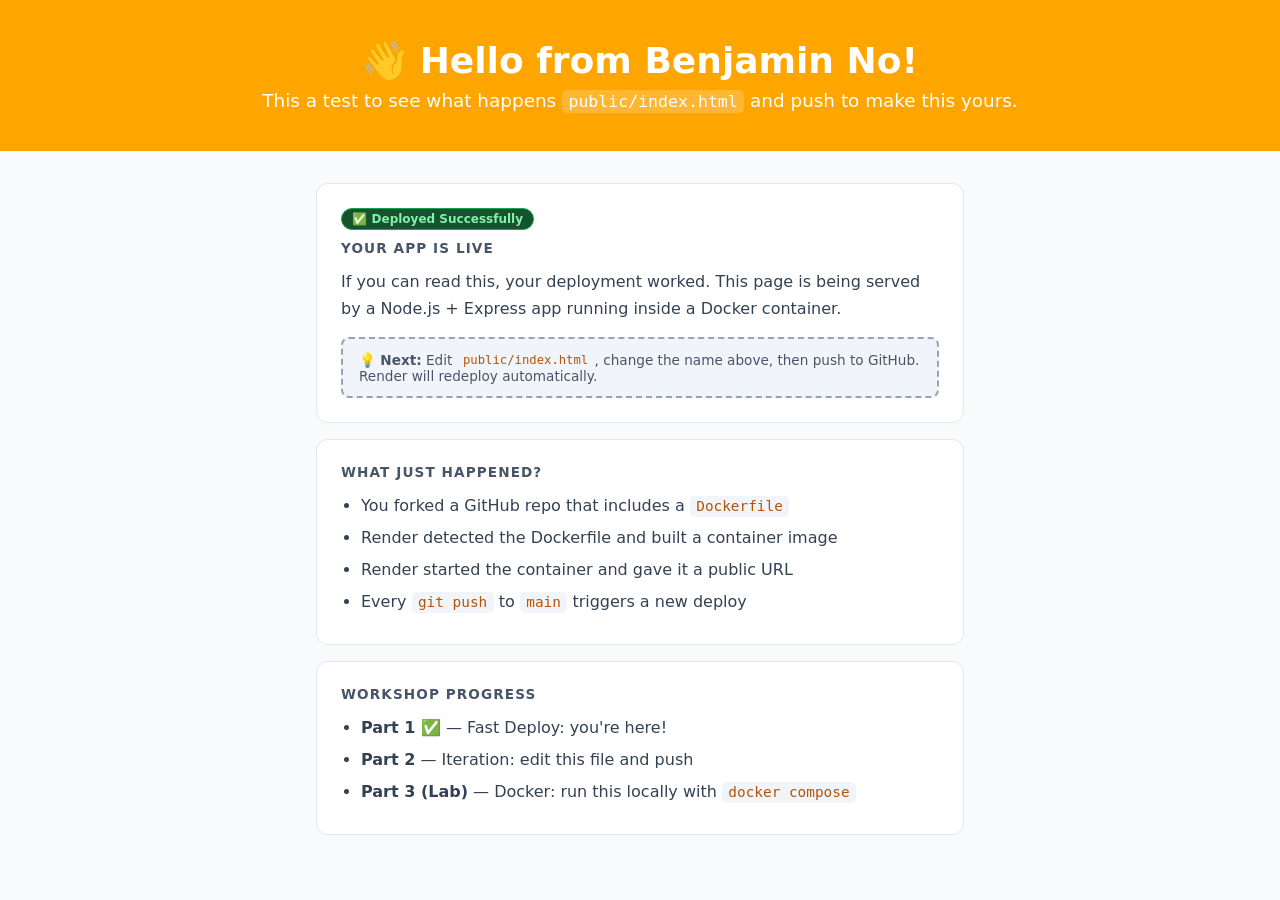
==== public/index.html @ 3632bacf "Update background color and student information Changed background color to orange and updated stude" ====
<!DOCTYPE html>
<html lang="en">
<head>
    <meta charset="utf-8">
    <meta name="viewport" content="width=device-width, initial-scale=1">
    <title>Deploy Now Workshop</title>
    <style>
        /* ----------------------------------------------------------------
           Base styles — you don't need to edit this section for Parts 1-2.
           ---------------------------------------------------------------- */
        *, *::before, *::after { box-sizing: border-box; margin: 0; padding: 0; }

        body {
            font-family: system-ui, -apple-system, sans-serif;
            background: #f8fafc;
            color: #1e293b;
            min-height: 100vh;
            display: flex;
            flex-direction: column;
            align-items: center;
        }

        /* ================================================================
           STUDENT EDIT ZONE styles
           These styles control the big banner at the top of the page.
           ✏️ You can change the background color, font size, etc.
           ================================================================ */
        .student-banner {
            width: 100%;
            padding: 2.5rem 1rem;
            text-align: center;

            /* ✏️ CHANGE THIS COLOR to personalize your deployment!
               Try: #b91c1c (red), #15803d (green), #7e22ce (purple)  */
            background: orange;

            color: white;
        }

        .student-banner h1 {
            font-size: 2.25rem;
            font-weight: 700;
            margin-bottom: 0.5rem;
        }

        .student-banner .tagline {
            font-size: 1.15rem;
        }
        /* ================================================================
           END STUDENT EDIT ZONE styles
           ================================================================ */

        /* Workshop info below — no need to edit */
        .content {
            max-width: 680px;
            width: 100%;
            padding: 2rem 1rem;
        }

        .card {
            background: #ffffff;
            border: 1px solid #e2e8f0;
            border-radius: 0.75rem;
            padding: 1.5rem;
            margin-bottom: 1rem;
        }

        .card h2 {
            font-size: 0.85rem;
            color: #475569;
            text-transform: uppercase;
            letter-spacing: 0.08em;
            margin-bottom: 0.75rem;
        }

        .card p, .card li { color: #334155; line-height: 1.7; }
        .card ul { padding-left: 1.25rem; }
        .card li { margin-bottom: 0.3rem; }

        .badge {
            display: inline-block;
            background: #14532d;
            color: #86efac;
            border: 1px solid #16a34a;
            border-radius: 9999px;
            padding: 0.2rem 0.65rem;
            font-size: 0.75rem;
            font-weight: 600;
            margin-bottom: 0.6rem;
        }

        .hint {
            margin-top: 0.9rem;
            background: #f1f5f9;
            border: 2px dashed #94a3b8;
            border-radius: 0.5rem;
            padding: 0.8rem 1rem;
            font-size: 0.85rem;
            color: #475569;
        }

        code {
            background: #f1f5f9;
            padding: 0.15rem 0.4rem;
            border-radius: 0.3rem;
            font-family: 'Menlo', 'Consolas', monospace;
            color: #b45309;
            font-size: 0.9em;
        }
    </style>
</head>
<body>

    <!-- ================================================================
         👋 STUDENT EDIT ZONE — CHANGE THIS SECTION!

         This is the ONLY section you need to edit for Parts 1 & 2.

         HOW TO EDIT:
           1. Replace "Your Name Here" with your actual name
           2. Replace the tagline with something fun or personal
           3. (Optional) Change the banner background color in the
              <style> section above — look for "CHANGE THIS COLOR"
           4. Save → commit → push → watch Render auto-redeploy!

         FILE: public/index.html   ← you are editing this file right now
         ================================================================ -->

    <div class="student-banner">
        <h1>👋 Hello from <strong>Benjamin No</strong>!</h1>
        <p class="tagline">This a test to see what happens <code style="background:rgba(255,255,255,0.2);color:#fff;">public/index.html</code> and push to make this yours.</p>
    </div>

    <!-- ================================================================
         END OF STUDENT EDIT ZONE
         You don't need to edit anything below this line for Parts 1 & 2.
         ================================================================ -->

    <main class="content">

        <div class="card">
            <span class="badge">✅ Deployed Successfully</span>
            <h2>Your App is Live</h2>
            <p>If you can read this, your deployment worked. This page is being served by a Node.js + Express app running inside a Docker container.</p>
            <div class="hint">
                💡 <strong>Next:</strong> Edit <code>public/index.html</code>, change the name above,
                then push to GitHub. Render will redeploy automatically.
            </div>
        </div>

        <div class="card">
            <h2>What Just Happened?</h2>
            <ul>
                <li>You forked a GitHub repo that includes a <code>Dockerfile</code></li>
                <li>Render detected the Dockerfile and built a container image</li>
                <li>Render started the container and gave it a public URL</li>
                <li>Every <code>git push</code> to <code>main</code> triggers a new deploy</li>
            </ul>
        </div>

        <div class="card">
            <h2>Workshop Progress</h2>
            <ul>
                <li><strong>Part 1 ✅</strong> — Fast Deploy: you're here!</li>
                <li><strong>Part 2</strong> — Iteration: edit this file and push</li>
                <li><strong>Part 3 (Lab)</strong> — Docker: run this locally with <code>docker compose</code></li>
            </ul>
        </div>

    </main>

</body>
</html>
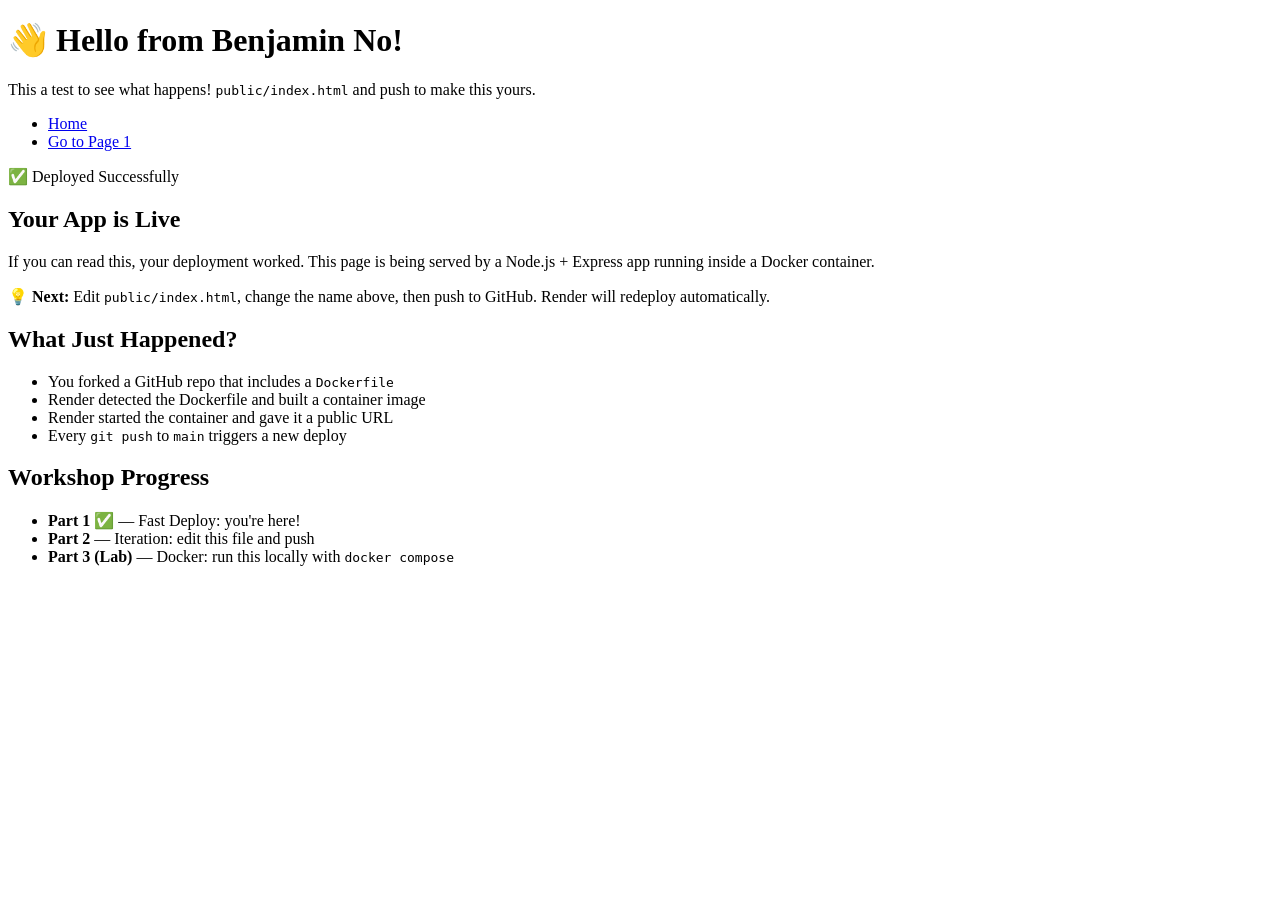
==== commit ca871804: "Refactor HTML structure and add external CSS for styling" ====
--- a/public/index.html
+++ b/public/index.html
@@ -1,115 +1,14 @@
 <!DOCTYPE html>
 <html lang="en">
+
 <head>
     <meta charset="utf-8">
     <meta name="viewport" content="width=device-width, initial-scale=1">
     <title>Deploy Now Workshop</title>
-    <style>
-        /* ----------------------------------------------------------------
-           Base styles — you don't need to edit this section for Parts 1-2.
-           ---------------------------------------------------------------- */
-        *, *::before, *::after { box-sizing: border-box; margin: 0; padding: 0; }
+    <link rel="stylesheet" href="/styles.css">
+</head>
 
-        body {
-            font-family: system-ui, -apple-system, sans-serif;
-            background: #f8fafc;
-            color: #1e293b;
-            min-height: 100vh;
-            display: flex;
-            flex-direction: column;
-            align-items: center;
-        }
-
-        /* ================================================================
-           STUDENT EDIT ZONE styles
-           These styles control the big banner at the top of the page.
-           ✏️ You can change the background color, font size, etc.
-           ================================================================ */
-        .student-banner {
-            width: 100%;
-            padding: 2.5rem 1rem;
-            text-align: center;
-
-            /* ✏️ CHANGE THIS COLOR to personalize your deployment!
-               Try: #b91c1c (red), #15803d (green), #7e22ce (purple)  */
-            background: orange;
-
-            color: white;
-        }
-
-        .student-banner h1 {
-            font-size: 2.25rem;
-            font-weight: 700;
-            margin-bottom: 0.5rem;
-        }
-
-        .student-banner .tagline {
-            font-size: 1.15rem;
-        }
-        /* ================================================================
-           END STUDENT EDIT ZONE styles
-           ================================================================ */
-
-        /* Workshop info below — no need to edit */
-        .content {
-            max-width: 680px;
-            width: 100%;
-            padding: 2rem 1rem;
-        }
-
-        .card {
-            background: #ffffff;
-            border: 1px solid #e2e8f0;
-            border-radius: 0.75rem;
-            padding: 1.5rem;
-            margin-bottom: 1rem;
-        }
-
-        .card h2 {
-            font-size: 0.85rem;
-            color: #475569;
-            text-transform: uppercase;
-            letter-spacing: 0.08em;
-            margin-bottom: 0.75rem;
-        }
-
-        .card p, .card li { color: #334155; line-height: 1.7; }
-        .card ul { padding-left: 1.25rem; }
-        .card li { margin-bottom: 0.3rem; }
-
-        .badge {
-            display: inline-block;
-            background: #14532d;
-            color: #86efac;
-            border: 1px solid #16a34a;
-            border-radius: 9999px;
-            padding: 0.2rem 0.65rem;
-            font-size: 0.75rem;
-            font-weight: 600;
-            margin-bottom: 0.6rem;
-        }
-
-        .hint {
-            margin-top: 0.9rem;
-            background: #f1f5f9;
-            border: 2px dashed #94a3b8;
-            border-radius: 0.5rem;
-            padding: 0.8rem 1rem;
-            font-size: 0.85rem;
-            color: #475569;
-        }
-
-        code {
-            background: #f1f5f9;
-            padding: 0.15rem 0.4rem;
-            border-radius: 0.3rem;
-            font-family: 'Menlo', 'Consolas', monospace;
-            color: #b45309;
-            font-size: 0.9em;
-        }
-    </style>
-</head>
-<body>
+<body class="home-page">
 
     <!-- ================================================================
          👋 STUDENT EDIT ZONE — CHANGE THIS SECTION!
@@ -128,8 +27,16 @@
 
     <div class="student-banner">
         <h1>👋 Hello from <strong>Benjamin No</strong>!</h1>
-        <p class="tagline">This a test to see what happens <code style="background:rgba(255,255,255,0.2);color:#fff;">public/index.html</code> and push to make this yours.</p>
+        <p class="tagline">This a test to see what happens! <code class="tagline-code">public/index.html</code> and push to make this
+            yours.</p>
     </div>
+
+    <nav class="navbar" aria-label="Primary">
+        <ul class="nav-links push-right">
+            <li><a href="/index.html">Home</a></li>
+            <li><a href="/page1.html">Go to Page 1</a></li>
+        </ul>
+    </nav>
 
     <!-- ================================================================
          END OF STUDENT EDIT ZONE
@@ -141,7 +48,8 @@
         <div class="card">
             <span class="badge">✅ Deployed Successfully</span>
             <h2>Your App is Live</h2>
-            <p>If you can read this, your deployment worked. This page is being served by a Node.js + Express app running inside a Docker container.</p>
+            <p>If you can read this, your deployment worked. This page is being served by a Node.js + Express app
+                running inside a Docker container.</p>
             <div class="hint">
                 💡 <strong>Next:</strong> Edit <code>public/index.html</code>, change the name above,
                 then push to GitHub. Render will redeploy automatically.
@@ -170,4 +78,5 @@
     </main>
 
 </body>
+
 </html>
